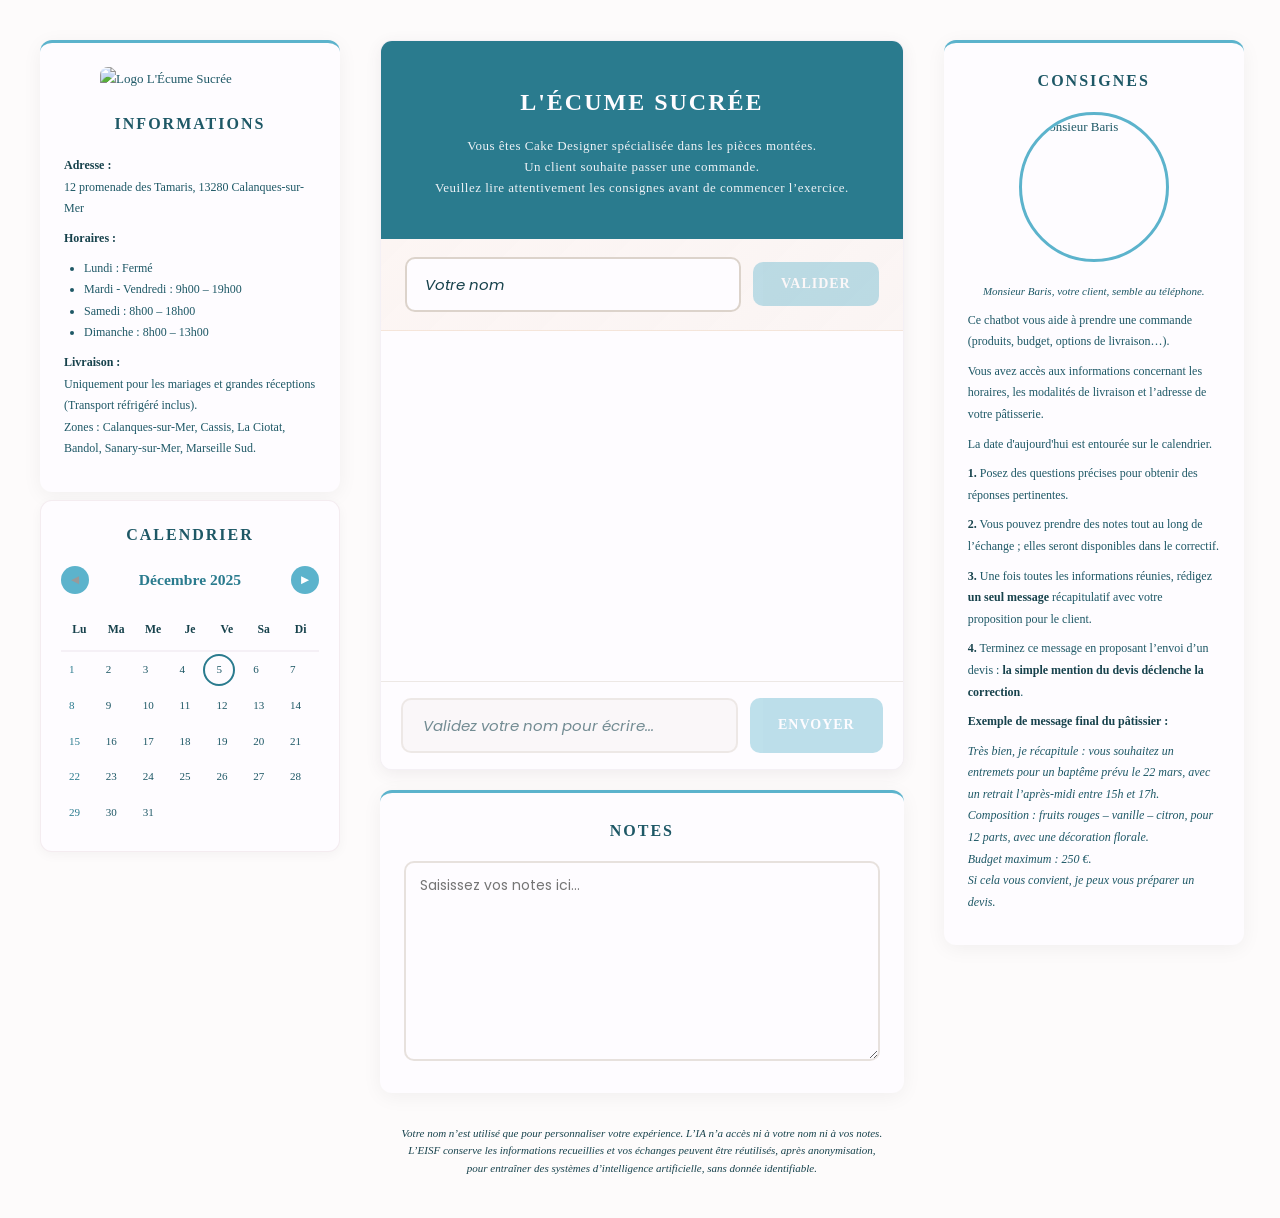
==== index.html @ bccde385 "Fix: calendrier fonctionnel, déblocage bouton valider et nettoyage syntaxe" ====
<!DOCTYPE html>
<html lang="fr">

<head>
    <meta charset="UTF-8">
    <meta name="viewport" content="width=device-width, initial-scale=1.0">
    <title>Chatbot Vibe</title>
    <link rel="stylesheet" href="style.css">

</head>

<body>
    <div class="wrapper">
        <!-- 1. Le chat -->
        <div class="chat-container">
            <div class="chat-column">
                <div class="header">
                    <div class="header-main">
                        <h1 id="chatbotTitle" data-client-name-display="true">L'Écume Sucrée</h1>
                        <p class="subtitle">Vous êtes Cake Designer spécialisée dans les pièces montées. <br>
                            Un client souhaite passer une commande.<br>
                            Veuillez lire attentivement les consignes avant de commencer l’exercice.
                        </p>
                    </div>
                </div>
                <div class="header-actions">
                    <button id="debugToggle" class="debug-toggle" aria-pressed="false">Afficher le panneau de
                        débogage</button>
                </div>
                <div class="name-input-section">
                    <input type="text" id="clientNameInput" class="name-input" placeholder="Votre nom"
                        autocomplete="off">
                    <button id="validateNameBtn" class="validate-name-btn" disabled>Valider</button>
                </div>
                <div class="chat-box" id="chatBox">
                    <!-- Les messages s'affichent ici -->
                </div>
                <div class="input-area-wrapper">
                    <div class="input-area">
                        <input type="text" id="messageInput" placeholder="Validez votre nom pour écrire..."
                            autocomplete="off" disabled>
                        <button id="sendBtn" disabled>Envoyer</button>
                    </div>
                </div>
            </div>
        </div>

        <!-- 2. Les notes -->
        <div class="notes-section">
            <div class="info-card">
                <h3>Notes</h3>
                <textarea id="notesTextarea" class="notes-textarea" placeholder="Saisissez vos notes ici..."></textarea>
            </div>
        </div>

        <!-- Colonne de Gauche (Informations + Calendrier) -->
        <div class="sidebar-left">
            <!-- 3. Informations -->
            <div class="info-column">
                <div class="info-card">
                    <img src="L'Ecume Sucrée.png" alt="Logo L'Écume Sucrée" class="info-card-logo">

                    <h3>Informations</h3>
                    <p><strong>Adresse :</strong><br> 12 promenade des Tamaris, 13280 Calanques-sur-Mer</p>
                    <p><strong>Horaires :</strong></p>
                    <ul>
                        <li>Lundi : Fermé</li>
                        <li>Mardi - Vendredi : 9h00 – 19h00</li>
                        <li>Samedi : 8h00 – 18h00</li>
                        <li>Dimanche : 8h00 – 13h00</li>
                    </ul>
                    <p><strong>Livraison :</strong><br>
                        Uniquement pour les mariages et grandes réceptions (Transport réfrigéré inclus).<br>
                        Zones : Calanques-sur-Mer, Cassis, La Ciotat, Bandol, Sanary-sur-Mer, Marseille Sud.</p>
                </div>
            </div>

            <!-- 4. Calendrier -->
            <div id="calendar-container" class="info-card"></div>
        </div>

        <!-- 5. Consignes -->
        <div class="notes-column">
            <div class="info-card">
                <h3>Consignes</h3>
                <img src="M. Baris.png" alt="Monsieur Baris" class="Baris-img">
                <p style="text-align: center; font-style: italic; font-size: 11px;">
                    Monsieur Baris, votre client, semble au téléphone.
                </p>

                <div class="instructions">
                    <p>Ce chatbot vous aide à prendre une commande (produits, budget, options de livraison…).</p>
                    <p>Vous avez accès aux informations concernant les horaires, les modalités de livraison et l’adresse
                        de votre pâtisserie.</p>
                    <p>La date d'aujourd'hui est entourée sur le calendrier.</p>
                    <p><strong>1.</strong> Posez des questions précises pour obtenir des réponses pertinentes.</p>
                    <p><strong>2.</strong> Vous pouvez prendre des notes tout au long de l’échange ; elles seront
                        disponibles dans le correctif.</p>
                    <p><strong>3.</strong> Une fois toutes les informations réunies, rédigez <strong>un seul
                            message</strong> récapitulatif avec votre proposition pour le client.</p>
                    <p><strong>4.</strong> Terminez ce message en proposant l’envoi d’un devis : <strong>la simple
                            mention du devis déclenche la correction</strong>.</p>
                    <p><strong>Exemple de message final du pâtissier :</strong></p>
                    <p><em>Très bien, je récapitule : vous souhaitez un entremets pour un baptême prévu le 22 mars, avec
                            un retrait l’après-midi entre 15h et 17h.<br>Composition : fruits rouges – vanille – citron,
                            pour 12 parts, avec une décoration florale.<br>Budget maximum : 250 €.<br>Si cela vous
                            convient, je peux vous préparer un devis.</em></p>
                </div>
            </div>
        </div>

        <!-- 6. Texte libre -->
        <div class="disclaimer-section">
            <p class="disclaimer-text">Votre nom n’est utilisé que pour personnaliser votre expérience. L’IA n’a accès
                ni à votre nom ni à vos notes. L’EISF conserve les informations recueillies et vos échanges peuvent être
                réutilisés, après anonymisation, pour entraîner des systèmes d’intelligence artificielle, sans donnée
                identifiable.</p>
        </div>

    </div>

    <!-- Panneau de debug (toggle) -->
    <div id="debugPanel" class="debug-panel" hidden>
        <div style="display:flex;justify-content:space-between;align-items:center"></div>
        <button id="copyPayloadBtn" class="debug-toggle">Copier dernier payload</button>
    </div>
    <script src="script.js"></script>
    <script>
        /**
         * Affiche un calendrier pour un mois et une année donnés.
         * @param {Date} date La date indiquant le mois et l'année à afficher.
         */
        let currentCalendarDate = new Date(2025, 11, 1); // Décembre 2025

        function renderCalendar(date) {
            const calendarContainer = document.getElementById('calendar-container');
            if (!calendarContainer) {
                console.error("L'élément #calendar-container est introuvable.");
                return;
            }

            const year = date.getFullYear();
            const month = date.getMonth(); // 0-11

            const monthNames = ["Janvier", "Février", "Mars", "Avril", "Mai", "Juin", "Juillet", "Août", "Septembre", "Octobre", "Novembre", "Décembre"];
            const dayNames = ["Lu", "Ma", "Me", "Je", "Ve", "Sa", "Di"]; // Semaine commence lundi

            const firstDayOfMonth = new Date(year, month, 1);
            const lastDayOfMonth = new Date(year, month + 1, 0);
            let firstDayOfWeek = firstDayOfMonth.getDay(); // 0=Dimanche, 1=Lundi...

            // Ajuster pour que la semaine commence le lundi (0=lundi, 6=dimanche)
            firstDayOfWeek = (firstDayOfWeek === 0) ? 6 : firstDayOfWeek - 1;

            const totalDays = lastDayOfMonth.getDate();

            // Vérifier si on peut naviguer (décembre 2025 à novembre 2026)
            const minDate = new Date(2025, 11, 1); // Décembre 2025
            const maxDate = new Date(2026, 10, 30); // Novembre 2026
            const canGoPrev = date > minDate;
            const canGoNext = date < maxDate;

            // Le HTML est généré
            let html = `
                <h3>Calendrier</h3>
                <div class="calendar-header">
                    <button class="calendar-nav" id="prevMonth" ${!canGoPrev ? 'disabled' : ''}>◄</button>
                    <span class="calendar-month-year">${monthNames[month]} ${year}</span>
                    <button class="calendar-nav" id="nextMonth" ${!canGoNext ? 'disabled' : ''}>►</button>
                </div>
                <table class="calendar-table">
                    <thead>
                        <tr>${dayNames.map(day => `<th>${day}</th>`).join('')}</tr>
                    </thead>
                    <tbody>
            `;

            let day = 1;
            for (let i = 0; i < 6; i++) { // 6 lignes max pour un mois
                html += '<tr>';
                for (let j = 0; j < 7; j++) {
                    if ((i === 0 && j < firstDayOfWeek) || day > totalDays) {
                        html += '<td></td>';
                    } else {
                        // Classes spéciales
                        let classes = [];

                        // Colonne lundi (j === 0) plus foncée
                        if (j === 0) {
                            classes.push('monday');
                        }

                        // Cercle beige foncé autour du 5 décembre 2025
                        if (year === 2025 && month === 11 && day === 5) {
                            classes.push('highlighted');
                        }

                        const classAttr = classes.length > 0 ? ` class="${classes.join(' ')}"` : '';
                        html += `<td${classAttr}>${day}</td>`;
                        day++;
                    }
                }
                html += '</tr>';
                if (day > totalDays) break; // Sortir si tous les jours sont placés
            }

            html += '</tbody></table>';
            calendarContainer.innerHTML = html;

            // Ajouter les événements de navigation
            const prevBtn = document.getElementById('prevMonth');
            const nextBtn = document.getElementById('nextMonth');

            if (prevBtn) {
                prevBtn.addEventListener('click', () => {
                    currentCalendarDate.setMonth(currentCalendarDate.getMonth() - 1);
                    renderCalendar(currentCalendarDate);
                });
            }

            if (nextBtn) {
                nextBtn.addEventListener('click', () => {
                    currentCalendarDate.setMonth(currentCalendarDate.getMonth() + 1);
                    renderCalendar(currentCalendarDate);
                });
            }
        }

        // Initialiser le calendrier au chargement
        document.addEventListener('DOMContentLoaded', () => {
            renderCalendar(currentCalendarDate);
        });
    </script>
</body>

</html>
---- style.css ----
/* Import des polices : Poppins pour le texte, Playfair Display pour les titres */
@import url('https://fonts.googleapis.com/css2?family=Poppins:wght@400;500;600&family=Playfair+Display:wght@700&display=swap');

/* Nouvelle Palette Ecume */
:root {
    --primary: #2A7B8E;
    /* Bleu Calanques */
    --accent: #5cb3cc;
    /* Bleu ciel pour les boutons */
    --secondary: #17424c;
    /* Bleu nuit */
    --light: #f5f0f6;
    /* Écume */
    --white: #fefcff;
    --gradient-start: #a1d6e2;
    --gradient-end: #5cb3cc;
    --text: #1e5866;
    --font-title: 'Bodoni Moda', serif;
    --font-body: 'Lora', serif;
}

* {
    margin: 0;
    padding: 0;
    box-sizing: border-box;
}

html {
    scroll-behavior: smooth;
    height: auto;
    /* Important : on laisse la page grandir */
}

body {
    font-family: var(--font-body);
    background-color: #fdfbfb;
    color: var(--text);
    line-height: 1.8;
    margin: 0;
    min-height: 100vh;
    overflow-x: hidden;
    /* On empêche le scroll horizontal */
    overflow-y: visible;
    /* On autorise le scroll vertical de la page */
}

/* ============================================
   STRUCTURE DE BASE (MOBILE-FIRST) - 1 COLONNE
   ============================================ */

/* Le wrapper principal qui contient toutes les sections */
.wrapper {
    width: 100%;
    max-width: 1500px;
    margin: 0 auto;
    padding: 20px;
    display: flex;
    flex-direction: column;
    gap: 24px;
    overflow: visible;
    /* On laisse le contenu respirer */
}

/* Tous les conteneurs directs du wrapper sont maintenant des blocs simples */
.info-column,
.notes-column,
.notes-section-bottom {
    width: 100%;
    position: static;
    /* On supprime le 'sticky' pour la base mobile */
}

.chat-container {
    width: 100%;
    position: static;
}

.notes-section-bottom {
    display: flex;
    flex-direction: column;
    gap: 16px;
}


/* ============================================
   STYLES DES COMPOSANTS (INCHANGÉS)
   ============================================ */

/* Colonne de Chat */
.chat-column {
    display: flex;
    flex-direction: column;
    background: var(--white);
    border-radius: 12px;
    box-shadow: 0 4px 16px rgba(74, 58, 78, 0.08);
    overflow: hidden;
    /* Changé de visible à hidden pour "emprisonner" le scroll interne */
    border: 1px solid rgba(184, 165, 188, 0.15);
}

.notes-textarea {
    width: 100%;
    height: 200px;
    padding: 12px 14px;
    border: 2px solid rgba(139, 115, 85, 0.2);
    border-radius: 10px;
    font-size: 14px;
    font-family: 'Poppins', serif;
    background-color: var(--white);
    resize: vertical;
    transition: border-color 0.3s, box-shadow 0.3s;
}

.notes-textarea:focus {
    outline: none;
    border-color: var(--accent);
    box-shadow: 0 0 0 4px rgba(212, 165, 116, 0.12);
}

.header {
    background-color: var(--primary);
    /* Rose poudré */
    color: var(--white);
    padding: 40px 20px;
    /* On donne de l'air */
    text-align: center;
    border-bottom: none;
    /* On enlève la bordure marron du bas */
    flex-shrink: 0;
}

.header h1 {
    font-family: var(--font-title);
    /* Playfair Display */
    font-size: 34px;
    /* Plus grand */
    font-weight: 700;
    letter-spacing: 4px;
    /* Lettres très espacées */
    margin-bottom: 12px;
    text-transform: uppercase;
}

.subtitle {
    font-size: 13px;
    font-weight: 400;
    opacity: 0.92;
    letter-spacing: 0.5px;
    line-height: 1.6;
    max-width: 600px;
    margin: 0 auto;
}

.header-actions {
    display: none;
}

.name-input-section {
    padding: 18px 24px;
    background: linear-gradient(135deg, rgba(240, 200, 160, 0.12), rgba(212, 165, 116, 0.08));
    border-bottom: 1px solid rgba(212, 165, 116, 0.2);
    display: flex;
    gap: 12px;
    align-items: center;
}

.name-input {
    flex: 1;
    padding: 14px 18px;
    border: 2px solid rgba(139, 115, 85, 0.3);
    border-radius: 10px;
    font-size: 15px;
    font-family: 'Poppins', serif;
    transition: border-color 0.3s, box-shadow 0.3s, background-color 0.3s;
    background-color: var(--white);
}

.name-input:focus {
    outline: none;
    border-color: var(--primary);
    /* Bordure rose au clic */
    box-shadow: 0 0 0 4px rgba(184, 141, 154, 0.1);
}

.name-input::placeholder {
    color: var(--secondary);
    font-weight: 400;
    font-style: italic;
}

/* --- HARMONISATION DES BOUTONS --- */
.validate-name-btn,
#sendBtn {
    padding: 14px 28px !important;
    /* Force la taille identique */
    background-color: var(--accent) !important;
    color: var(--white) !important;
    border: none !important;
    border-radius: 10px !important;
    font-size: 14px !important;
    font-family: var(--font-body) !important;
    font-weight: 600 !important;
    text-transform: uppercase !important;
    letter-spacing: 1px !important;
    cursor: pointer;
    transition: all 0.3s ease;
    white-space: nowrap;
    display: inline-flex;
    align-items: center;
    justify-content: center;
}

.validate-name-btn:hover:not(:disabled),
#sendBtn:hover:not(:disabled) {
    background-color: var(--primary) !important;
    /* Devient rose au survol */
    transform: translateY(-2px);
    box-shadow: 0 5px 15px rgba(184, 141, 154, 0.3);
}

.validate-name-btn:disabled,
#sendBtn:disabled {
    opacity: 0.4 !important;
    cursor: not-allowed;
    transform: none;
}

/* Encadré d'information boutique */
.info-card {
    background: var(--white);
    /* Blanc pur, pas de dégradé */
    border-left: none;
    /* On enlève l'ancienne bordure marron */
    border-top: 3px solid var(--accent);
    /* On met la barre dorée en haut */
    padding: 24px;
    border-radius: 12px;
    box-shadow: 0 4px 20px rgba(0, 0, 0, 0.05);
    /* Ombre plus douce */
    font-size: 13px;
    color: var(--text);
}

.info-column {
    display: flex;
    flex-direction: column;
    /* No gap needed anymore as it's a single element wrapper */
}

.notes-section,
.disclaimer-section {
    width: 100%;
}


.info-card-logo {
    height: 120px;
    width: auto;
    margin-bottom: 16px;
    display: block;
    margin: 0 auto;
    border-radius: 8px;
    box-shadow: 0 2px 8px rgba(44, 44, 44, 0.08);
}

.info-card h3 {
    margin: 0 0 16px 0;
    font-size: 16px;
    color: var(--text);
    font-weight: 700;
    letter-spacing: 2px;
    text-transform: uppercase;
    font-family: var(--font-title);
    /* Playfair Display */
    text-align: center;
}

.info-card ul {
    margin: 8px 0 0 20px;
    padding: 0;
    font-size: 12px;
    line-height: 1.8;
}

.info-card p {
    margin: 8px 0;
    font-size: 12px;
    line-height: 1.8;
}

.info-card strong {
    color: var(--secondary);
    font-weight: 600;
}

.chat-box {
    padding: 28px;
    display: flex;
    flex-direction: column;
    gap: 18px;
    background: var(--white);
    height: 350px;
    /* Hauteur fixe pour forcer le scroll interne */
    overflow-y: auto;
    /* Active le scroll vertical */
    scroll-behavior: smooth;
}

/* Barres de scroll ultra-fines et minimalistes */
::-webkit-scrollbar {
    width: 2px !important;
    /* Largeur d'un cheveu */
}

::-webkit-scrollbar-track {
    background: transparent !important;
    /* Piste totalement invisible */
}

::-webkit-scrollbar-thumb {
    background: rgba(212, 185, 150, 0.15) !important;
    /* Beige doré très, très pâle */
    border-radius: 10px !important;
}

::-webkit-scrollbar-thumb:hover {
    background: var(--primary) !important;
    /* Rose poudré uniquement quand on passe dessus */
}

/* Firefox : on force le mode le plus fin possible */
* {
    scrollbar-width: thin !important;
    scrollbar-color: rgba(212, 185, 150, 0.15) transparent !important;
}

.message {
    display: flex;
    animation: slideIn 0.35s ease-out;
}

@keyframes slideIn {
    from {
        opacity: 0;
        transform: translateY(10px);
    }

    to {
        opacity: 1;
        transform: none;
    }
}

.message.user {
    justify-content: flex-end;
}

.message.ai {
    justify-content: flex-start;
}

.bubble {
    max-width: 80%;
    padding: 16px 22px;
    border-radius: 18px;
    word-wrap: break-word;
    font-size: 15px;
    line-height: 1.7;
    font-weight: 400;
}

.message.user .bubble {
    background: linear-gradient(135deg, var(--gradient-start), var(--gradient-end));
    color: var(--text);
    /* Texte foncé pour plus de lisibilité sur le beige */
    border-bottom-right-radius: 6px;
    box-shadow: 0 3px 12px rgba(212, 185, 150, 0.2);
}

.message.ai .bubble {
    background: var(--light);
    color: var(--text);
    border-bottom-left-radius: 6px;
    box-shadow: 0 3px 12px rgba(0, 0, 0, 0.03);
    border: 1px solid rgba(184, 141, 154, 0.15);
    /* Bordure rose très fine */
}

.typing-indicator {
    display: flex;
    gap: 8px;
    align-items: center;
    padding: 14px 20px;
    background: var(--light);
    border-radius: 18px;
    width: fit-content;
    border: 1px solid rgba(139, 115, 85, 0.12);
}

.dot-flashing {
    position: relative;
    width: 8px;
    height: 8px;
    border-radius: 50%;
    background-color: var(--accent);
    animation: dotFlashing 1s infinite linear alternate;
}

.dot-flashing::before,
.dot-flashing::after {
    content: '';
    position: absolute;
    top: 0;
    width: 8px;
    height: 8px;
    border-radius: 50%;
    background-color: var(--accent);
}

.dot-flashing::before {
    left: -12px;
    animation: dotFlashing 1s infinite alternate;
    animation-delay: 0s;
}

.dot-flashing::after {
    left: 12px;
    animation: dotFlashing 1s infinite alternate;
    animation-delay: 1s;
}

@keyframes dotFlashing {
    0% {
        background-color: var(--accent);
    }

    50%,
    100% {
        background-color: rgba(212, 165, 116, 0.3);
    }
}

.input-area-wrapper {
    padding: 0;
    background: var(--white);
    border-top: 1px solid rgba(139, 115, 85, 0.15);
}

.input-area {
    display: flex;
    gap: 12px;
    padding: 16px 20px;
}

.disclaimer-text {
    font-size: 11px;
    color: var(--secondary);
    padding: 0 20px;
    margin-top: 12px;
    font-style: italic;
    text-align: center;
    line-height: 1.6;
}

#messageInput {
    flex: 1;
    padding: 14px 20px;
    border: 2px solid rgba(139, 115, 85, 0.2);
    border-radius: 10px;
    font-size: 15px;
    outline: none;
    transition: border-color 0.3s, box-shadow 0.3s, opacity 0.3s;
    font-family: 'Poppins', serif;
    background-color: var(--white);
    min-width: 0;
}

#messageInput:focus {
    outline: none;
    border-color: var(--primary);
    /* Bordure rose au clic */
    box-shadow: 0 0 0 4px rgba(184, 141, 154, 0.1);
}

#messageInput:disabled {
    background-color: rgba(139, 115, 85, 0.05);
    cursor: not-allowed;
    opacity: 0.6;
}

#messageInput::placeholder {
    color: var(--secondary);
    font-style: italic;
}


/* --- Calendrier --- */
#calendar-container {
    background: var(--white);
    border-radius: 12px;
    padding: 20px;
    box-shadow: 0 3px 12px rgba(0, 0, 0, 0.04);
    border: 1px solid rgba(184, 141, 154, 0.15);
    /* Bordure rose fine */
}

.calendar-header {
    display: flex;
    justify-content: space-between;
    align-items: center;
    margin-bottom: 15px;
}

.calendar-month-year {
    font-family: var(--font-title);
    /* Playfair Display */
    font-weight: 700;
    font-size: 1.2em;
    color: var(--primary);
    /* Rose poudré */
    text-transform: capitalize;
}

.calendar-nav {
    background: var(--accent) !important;
    border: none;
    color: white;
    width: 28px;
    height: 28px;
    border-radius: 50%;
    /* Boutons ronds comme sur la maquette */
    cursor: pointer;
    display: flex;
    align-items: center;
    justify-content: center;
    transition: background 0.3s;
}

.calendar-nav:hover:not(:disabled) {
    background: var(--primary) !important;
}

.calendar-nav:disabled {
    background: #e0e0e0;
    color: #999;
    cursor: not-allowed;
}

.calendar-table {
    width: 100%;
    border-collapse: collapse;
    margin-top: 10px;
}

.calendar-table th {
    font-family: var(--font-body);
    color: var(--secondary);
    border-bottom: 2px solid var(--light);
    padding: 10px 5px;
    font-size: 0.9em;
    font-weight: 600;
}

.calendar-table td {
    font-family: var(--font-body);
    color: var(--text);
    padding: 8px;
    /* Un peu moins d'espace pour compacter */
    border: none;
    font-size: 0.85em;
    /* Taille réduite pour les chiffres des dates */
}

.calendar-table td:empty {
    border: none;
}

/* Le lundi n'est plus coloré en marron, on reste sobre */
.calendar-table td.monday {
    background-color: transparent;
    color: var(--primary);
    font-weight: 500;
}

.calendar-table td.highlighted {
    position: relative;
}

/* Le cercle du jour sélectionné (ex: le 5 décembre) */
.calendar-table td.highlighted::before {
    content: '';
    /* OBLIGATOIRE : sans ça, l'élément n'existe pas */
    position: absolute;
    top: 50%;
    left: 30%;
    transform: translate(-50%, -50%);
    width: 28px;
    height: 28px;
    border: 2px solid var(--primary) !important;
    /* Ton bleu Calanques */
    border-radius: 50%;
    /* Pour transformer le carré en rond */
    display: block;
}

/* Nouveau conteneur pour la colonne de gauche */
.sidebar-left {
    display: flex;
    flex-direction: column;
    gap: 8px;
    /* Espace réduit entre info et calendrier */
}

/* --- Debug Panel --- */
#debugPanel {
    display: none;
}

/* Caché par défaut */
.debug-toggle {
    display: none;
}

/* Caché par défaut */

/* ============================================
   RESPONSIVE - AJOUT DE LA GRILLE POUR DESKTOP
   ============================================ */

/* ============================================
   RESPONSIVITÉ FINALE - MAISON ROSALIE
   ============================================ */

@media (min-width: 1024px) {
    .wrapper {
        display: grid;
        /* On élargit un peu les colonnes pour que tout rentre (300px) */
        grid-template-columns: 300px 1fr 300px;
        grid-template-rows: auto auto auto;
        column-gap: 40px;
        row-gap: 20px;
        padding: 40px;
        align-items: start;
        /* Aligne tout en haut au départ */
    }

    .sidebar-left,
    .sidebar-left,
    .notes-column {
        grid-row: 1 / 4;
        position: relative !important;
        /* On annule le sticky */
        top: 0 !important;
        /* On annule le décalage */
        height: auto !important;
        /* Elles prennent leur taille naturelle */
        max-height: none !important;
        /* On ne limite plus la hauteur */
        overflow: visible !important;
        /* On enlève le scroll interne */
    }
}

/* On garde la structure du milieu */
.chat-container,
.notes-section,
.disclaimer-section {
    grid-column: 2;
}

.sidebar-left::-webkit-scrollbar,
.notes-column::-webkit-scrollbar {
    display: none;
}

.sidebar-left {
    grid-column: 1;
}

.notes-column {
    grid-column: 3;
}

.chat-container,
.notes-section,
.disclaimer-section {
    grid-column: 2;
    width: 100%;
}

/* On s'assure que Monsieur Baris ne pousse pas les murs */
.Baris-img {
    max-width: 150px;
    height: auto;
}

/* Ajustements spécifiques pour MOBILE (moins de 1024px) */
@media (max-width: 1023px) {
    .wrapper {
        display: flex;
        /* On oublie la grille compliquée ici */
        flex-direction: column;
        /* On empile tout proprement */
        padding: 15px;
        gap: 20px;

        .header {
            padding: 15px 10px !important;
        }

        .header h1 {
            font-size: 18px !important;
            letter-spacing: 2px !important;
            margin-bottom: 5px !important;
        }

        .subtitle {
            font-size: 11px !important;
            line-height: 1.3 !important;
        }

        /* On empile le champ 'nom' et son bouton */
        .name-input-section {
            flex-direction: column !important;
            align-items: stretch !important;
            gap: 10px;
            padding: 15px !important;
        }

        /* Le bouton prend toute la largeur pour être facile à cliquer */
        .validate-name-btn {
            width: 50% !important;
            margin: 0 auto !important;
            display: block;
        }

        /* On empile le champ de message et le bouton envoyer */
        .input-area {
            flex-direction: column !important;
            gap: 10px;
            padding: 10px 15px !important;
        }

        /* Le bouton Envoyer passe à 50% et se centre */
        #sendBtn {
            width: 50% !important;
            margin: 0 auto !important;
            /* Centrage horizontal */
            padding: 12px !important;
        }

        /* On s'assure que le champ de texte prend bien toute la place */
        #messageInput {
            width: 100% !important;
        }

        /* Réduction chirurgicale des polices pour mobile */
        #messageInput,
        .name-input,
        .bubble,
        .notes-textarea,
        .info-card {
            font-size: 14px !important;
        }

        /* On réduit la hauteur du chat pour que l'écran ne soit pas noyé */
        .chat-box {
            height: 250px !important;
            padding: 15px !important;
            /* On réduit aussi les marges internes */
        }

        /* On réduit l'image de Monsieur Baris pour gagner de l'espace vertical */
        .Baris-img {
            width: 80px !important;
            height: 80px !important;
            margin-bottom: 10px !important;
        }
    }

    .sidebar-left,
    .notes-column,
    .chat-container {
        grid-column: auto !important;
        /* On annule les ordres de placement */
        width: 100%;
    }

    .info-card-logo,
    .Baris-img {
        margin: 0 auto 15px auto !important;
        /* Force le centrage horizontal */
        display: block;
    }

    .info-card h3 {
        text-align: center;
        /* Titres centrés sur mobile */
    }

    .chat-container {
        order: -1;
        /* Remonte le chat juste après le logo */
    }

    /* --- Étape 6 : Respiration des bulles (ICI) --- */
    .bubble {
        max-width: 90% !important;
        /* Plus de largeur pour le texte */
        padding: 12px 16px !important;
        /* Un peu moins de rembourrage */
        font-size: 14px !important;
        /* Texte légèrement plus petit pour mobile */
    }
}

.Baris-img {
    width: 100px;
    /* Plus petite sur mobile */
    height: 100px;
}

.header h1 {
    font-size: 24px;
    letter-spacing: 2px;
}

/* Style du nouveau logo Maison Rosalie */
.info-card-logo {
    height: auto;
    width: 100%;
    /* Prend toute la largeur de la carte */
    max-width: 180px;
    margin: 0 auto 20px auto;
    box-shadow: none;
    /* On enlève l'ombre portée pour un look plus épuré */
}

/* Style pour la photo de Monsieur Baris */
.Baris-img {
    width: 150px;
    height: 150px;
    border-radius: 50%;
    /* Image parfaitement ronde */
    border: 3px solid var(--accent);
    display: block;
    margin: 0 auto 20px auto;
    object-fit: cover;
}
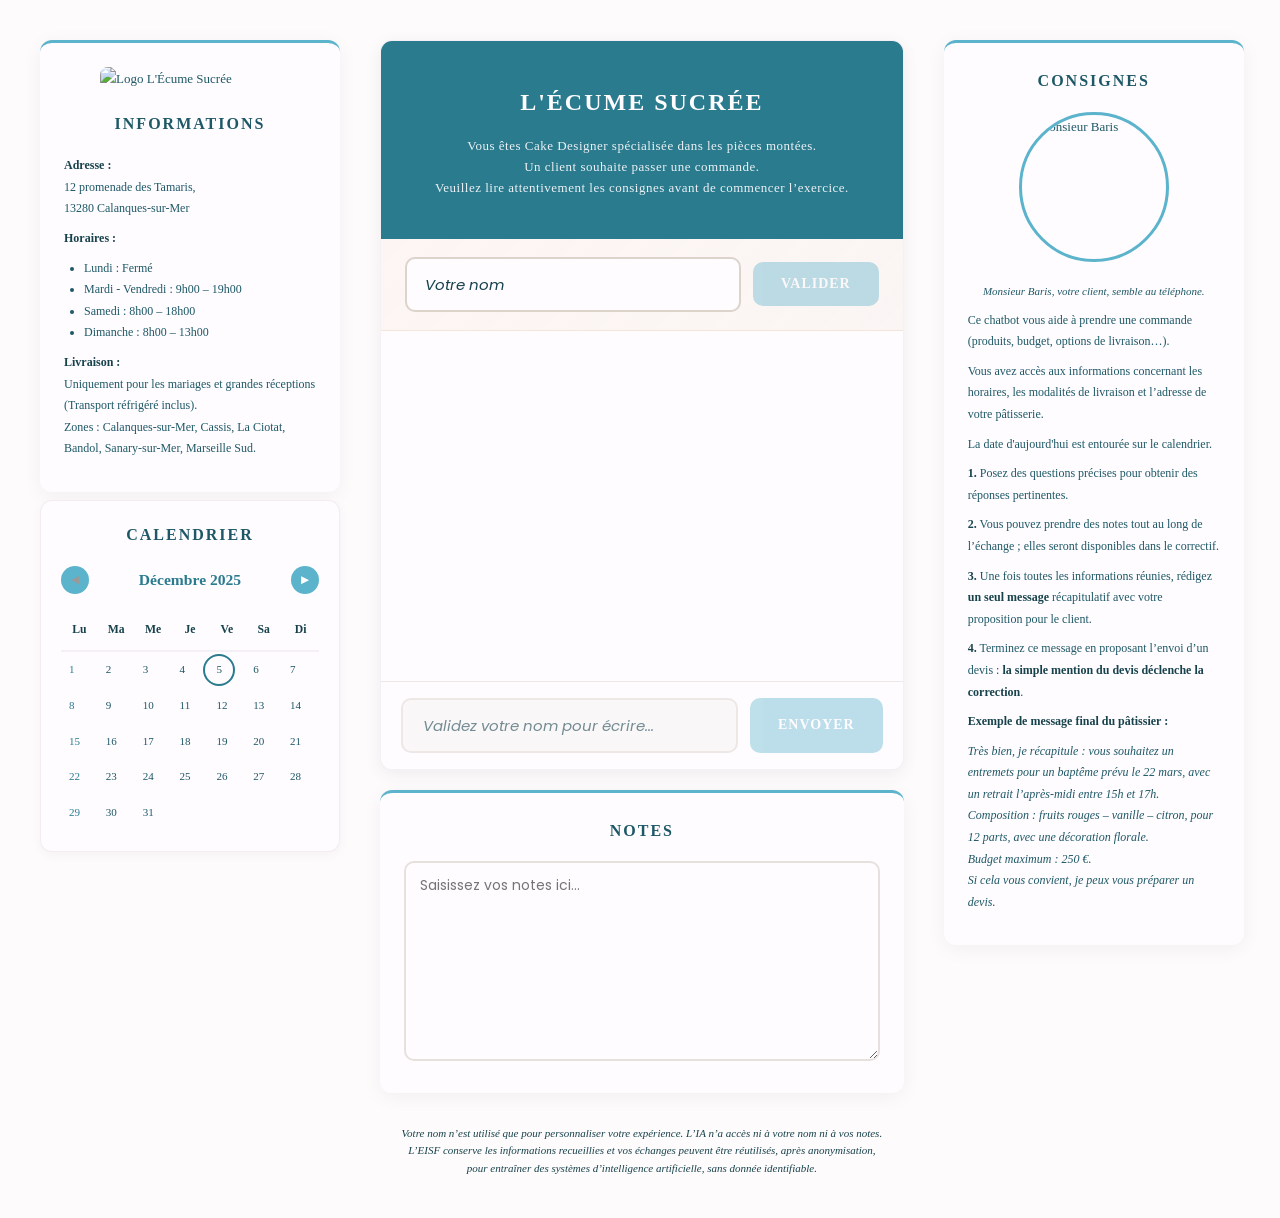
==== commit fbcc1cdc: "Finalisation v3 : Calendrier et bouton Valider 100% fonctionnels" ====
--- a/index.html
+++ b/index.html
@@ -61,7 +61,7 @@
                     <img src="L'Ecume Sucrée.png" alt="Logo L'Écume Sucrée" class="info-card-logo">
 
                     <h3>Informations</h3>
-                    <p><strong>Adresse :</strong><br> 12 promenade des Tamaris, 13280 Calanques-sur-Mer</p>
+                    <p><strong>Adresse :</strong><br> 12 promenade des Tamaris, </br>13280 Calanques-sur-Mer</p>
                     <p><strong>Horaires :</strong></p>
                     <ul>
                         <li>Lundi : Fermé</li>
